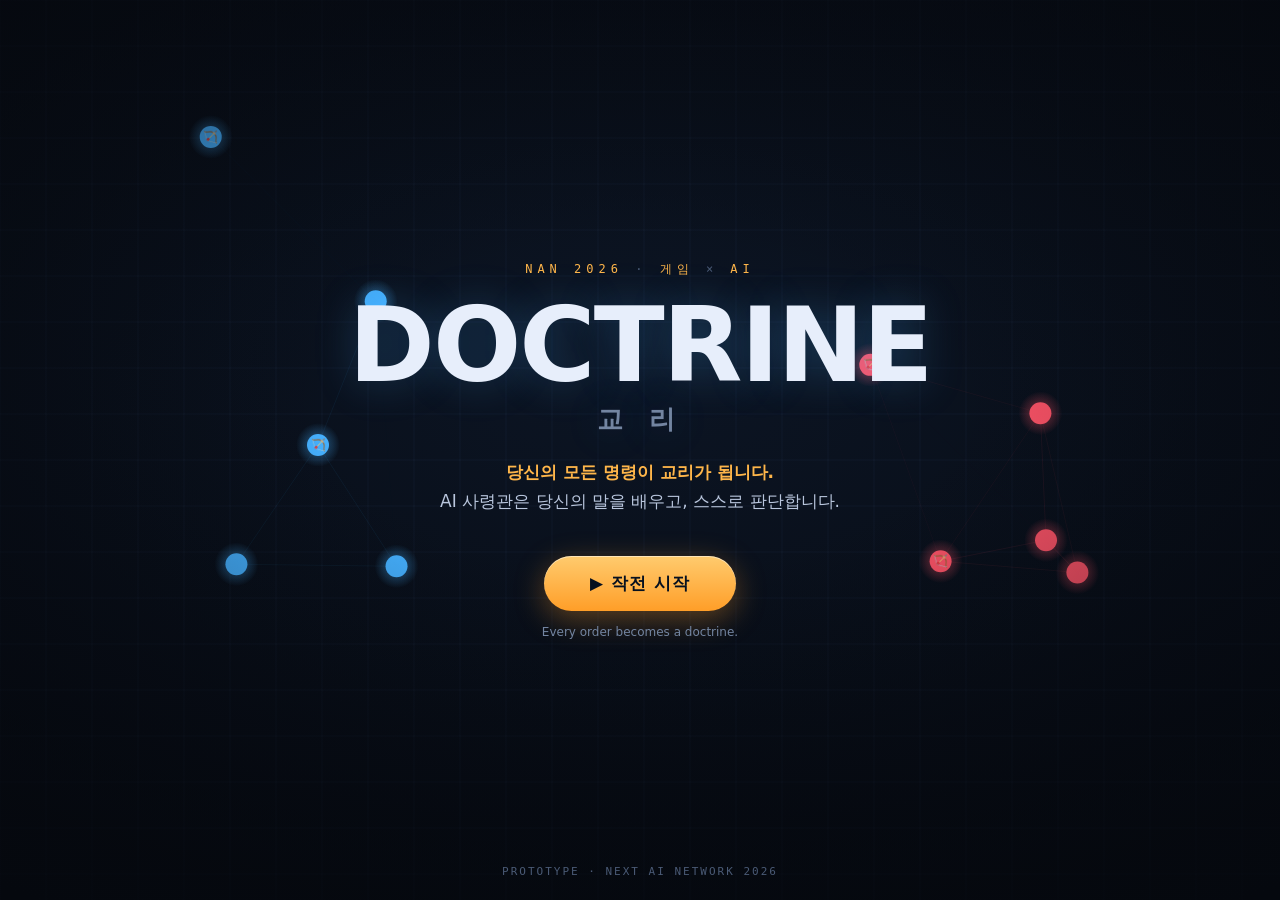
==== index.html @ 465fe841 "DOCTRINE · 교리 — NAN 2026 예선 프로토타입 플레이어의 자연어 명령을 AI 사령관의 영구적인 전술 교리(Doctrine)로 일반화하는 실시간 전략 게임.  - In" ====
<!DOCTYPE html>
<html lang="ko">
<head>
  <meta charset="utf-8" />
  <meta name="viewport" content="width=device-width, initial-scale=1" />
  <title>DOCTRINE · 교리 — Every order becomes a doctrine</title>
  <link rel="stylesheet" href="css/style.css?v=26" />
</head>
<body>

  <!-- ===================== 타이틀 화면 ===================== -->
  <section id="titleScreen" class="screen">
    <canvas id="titleCanvas"></canvas>
    <div class="title-veil"></div>

    <div class="title-content">
      <div class="title-kicker">NAN 2026 <span class="dot">·</span> 게임 <span class="dot">×</span> AI</div>
      <h1 class="logo">DOCTRINE<span class="en">교 리</span></h1>
      <p class="tagline">
        <b>당신의 모든 명령이 교리가 됩니다.</b><br>
        AI 사령관은 당신의 말을 배우고, 스스로 판단합니다.
      </p>
      <div class="title-actions">
        <button class="btn-start" id="btnStart">▶ 작전 시작</button>
      </div>
      <div class="title-hint">Every order becomes a doctrine.</div>
    </div>

    <div class="title-foot">PROTOTYPE · NEXT AI NETWORK 2026</div>

    <!-- 로딩 -->
    <div id="loading" class="hidden">
      <div class="load-label">전장 접속 중</div>
      <div class="load-track"><div class="load-fill" id="loadFill"></div></div>
      <div class="load-flavor" id="loadFlavor">전술 네트워크 동기화…</div>
    </div>
  </section>

  <!-- ===================== 스테이지 선택 ===================== -->
  <section id="stageScreen" class="screen hidden">
    <div class="stage-select">
      <header class="ss-head">
        <button class="ss-back" id="ssBackTitle">← 타이틀</button>
        <div class="ss-title">
          <span class="ss-kicker">작전 선택 · CAMPAIGN</span>
          <h1>스테이지</h1>
        </div>
        <div class="ss-stars">학습한 교리 <b id="ssTotalStars">0</b> <span>🧠</span></div>
      </header>
      <div class="ss-grid" id="stageGrid"></div>
      <p class="ss-hint">플레이어는 병사를 성장시키지 않습니다. <b>사령관의 사고방식</b>을 성장시킵니다. 앞 스테이지를 이겨야 다음이 열립니다.</p>
    </div>
  </section>

  <!-- ===================== 게임 화면 ===================== -->
  <section id="gameScreen" class="screen hidden">

    <!-- 상단 전술 HUD -->
    <div class="hud">
      <div class="roster ally">
        <button class="hud-back" id="btnStageSelect" title="스테이지 선택">◀</button>
        <div class="roster-info">
          <span class="roster-name">우리 부대</span>
          <span class="roster-count">생존 <b id="allyAlive">5</b>/<span id="allyTotal">5</span></span>
        </div>
        <div class="pips" id="allyPips"></div>
      </div>

      <div class="hud-center">
        <div class="stage-badge" id="stageBadge">STAGE 1 · 교전 훈련</div>
        <div class="timer" id="timer">READY</div>
      </div>

      <div class="roster enemy">
        <div class="roster-info">
          <span class="roster-name">적 부대</span>
          <span class="roster-count">생존 <b id="enemyAlive">5</b>/<span id="enemyTotal">5</span></span>
        </div>
        <div class="pips" id="enemyPips"></div>
      </div>
    </div>

    <!-- 본문 -->
    <div class="stage">
      <div class="arena-wrap">
        <div class="frame">
          <canvas id="arena"></canvas>
          <div class="legend">
            <span><b class="a">◆</b> 우리</span>
            <span><b class="e">◆</b> 적</span>
            <span>⚔ 전사 · 🏹 궁수 · ✚ 힐러 · ⚑ 버퍼</span>
          </div>
          <!-- 이벤트 토스트 -->
          <div class="toast" id="toast"></div>

          <!-- ★ 교리 발동 배너 — 플레이어가 아무 말도 안 했는데 AI가 스스로 판단한 순간 -->
          <div class="doctrine-beat" id="doctrineBeat"></div>

          <!-- 작전 회의 (War Council) -->
          <div class="council hidden" id="council">
            <div class="wc-panel">
              <div class="wc-head">
                <span class="wc-avatar">🎖</span>
                <div>
                  <div class="wc-name">AI 사령관</div>
                  <div class="wc-role" id="wcBackend">전술 분석 · LOCAL</div>
                </div>
                <button class="wc-x" id="wcClose">✕</button>
              </div>
              <div class="wc-you" id="wcYou"></div>
              <div class="wc-say" id="wcSay">전장을 분석하는 중…</div>
              <div class="wc-forecast hidden" id="wcForecast"></div>
              <div class="wc-actions" id="wcActions"></div>
            </div>
          </div>

          <!-- ★ Battle Complete — 이 화면 하나가 우리 게임의 얼굴 -->
          <div class="result-overlay hidden" id="result">
            <div class="result-badge" id="resultBadge"></div>
            <div class="result-title" id="resultTitle"></div>
            <div class="result-sub" id="resultSub"></div>
            <!-- ★ Replay — 이 전투의 인과: 당신의 말 → 의도 → 교리 → 실제 행동 → 결과 -->
            <div class="replay" id="replay"></div>
            <!-- ★ 캠페인 완료 — 브랜드를 남기는 종료 화면 -->
            <div class="campaign-end" id="campaignEnd"></div>
            <div class="dprop thinking" id="doctrineProposal"></div>
            <div class="result-actions">
              <button class="rbtn ghost" id="resultSelect">스테이지 선택</button>
              <button class="rbtn ghost" id="resultAgain">↻ 재도전</button>
              <button class="rbtn primary" id="resultNext">다음 전투 ▶</button>
            </div>
          </div>
        </div>
      </div>

      <!-- 커맨드 패널 -->
      <aside class="command">
        <div class="card">
          <h2>지휘 콘솔 · 자연어 명령</h2>
          <textarea id="directive" placeholder="예) 적 힐러에게 화력을 집중해 먼저 처치하고, 궁수는 카이팅한다. 공격적으로 몰아쳐라."></textarea>
          <div class="presets">
            <button data-preset="snipe">🎯 힐러 저격</button>
            <button data-preset="cut">🏹 원거리 차단</button>
            <button data-preset="weak">🩸 약한 적 처치</button>
            <button data-preset="charge">⚔ 돌격·집중</button>
          </div>
          <div class="controls">
            <button id="start" class="btn primary" data-mode="start">▶ 전투 시작</button>
            <button id="reset" class="btn ghost">↻</button>
            <span class="spd">
              <button id="sp1">×1</button>
              <button id="sp2">×2</button>
              <button id="sp4">×4</button>
            </span>
          </div>
          <p class="cmd-hint">명령하지 않아도 됩니다. <b>사령관</b>은 이미 배운 교리대로 스스로 판단합니다. (Enter)</p>
        </div>

        <div class="card doctrine-card">
          <h2>🧠 사령관의 사고방식 <span class="learned" id="doctrineCount">0개 교리</span></h2>
          <div id="doctrineMem"><div class="empty">아직 교리가 없습니다.</div></div>
          <button class="mini-btn" id="doctrineClear">교리 초기화</button>
        </div>

        <div class="card">
          <h2>이번 전투의 명령</h2>
          <div id="doctrine"><div class="empty">명령이 없으면 사령관이 교리대로 판단합니다.</div></div>
        </div>

        <div class="card">
          <h2>적 부대</h2>
          <div id="enemyRead"><span class="chips-title">전투를 시작하면 표시됩니다.</span></div>
        </div>

        <div class="card">
          <h2>전투 피드</h2>
          <div id="feed"><span class="empty">교전 기록이 여기에 표시됩니다.</span></div>
        </div>
      </aside>
    </div>
  </section>

  <!-- ?v= 는 브라우저 캐시 무효화용. JS/CSS 수정 시 반드시 함께 올릴 것. -->
  <script src="js/brain.js?v=26"></script>
  <script src="js/units.js?v=26"></script>
  <script src="js/doctrine.js?v=26"></script>
  <script src="js/game.js?v=26"></script>
  <script src="js/advisor.js?v=26"></script>
  <script src="js/title.js?v=26"></script>
</body>
</html>
---- css/style.css ----
/* =============================================================================
 * 지휘관 · COMMANDER — Command-Console 아트 디렉션
 * ========================================================================== */
:root {
  --bg: #070b12;
  --bg2: #0a1019;
  --panel: #0e1622;
  --panel-hi: #131f30;
  --line: #1d2c42;
  --line-hi: #2b3f5e;
  --text: #e7eefb;
  --muted: #7385a1;
  --dim: #4a5a75;

  --amber: #ffb64a;
  --amber-dim: #b9832f;
  --ally: #46b1ff;
  --ally-dim: #2a6ea8;
  --enemy: #ff5468;
  --enemy-dim: #a83545;
  --heal: #3ee08a;

  --glow-ally: 0 0 18px rgba(70,177,255,0.35);
  --glow-amber: 0 0 22px rgba(255,182,74,0.35);
  --r: 12px;
  --mono: ui-monospace, "SF Mono", "JetBrains Mono", Menlo, monospace;
  --sans: -apple-system, "Pretendard", "Apple SD Gothic Neo", system-ui, sans-serif;
}
* { box-sizing: border-box; }
html, body { height: 100%; }
body {
  margin: 0; background: var(--bg); color: var(--text);
  font-family: var(--sans); overflow: hidden;
  -webkit-font-smoothing: antialiased;
}
button { font-family: inherit; }

/* 전역 스캔라인/비네트 오버레이 */
body::after {
  content: ""; position: fixed; inset: 0; pointer-events: none; z-index: 9;
  background:
    radial-gradient(120% 90% at 50% 0%, transparent 55%, rgba(0,0,0,0.55) 100%),
    repeating-linear-gradient(0deg, rgba(255,255,255,0.015) 0 1px, transparent 1px 3px);
  mix-blend-mode: overlay;
}

.screen { position: fixed; inset: 0; }
.hidden { display: none !important; }

/* ========================= 타이틀 화면 ========================= */
#titleScreen { z-index: 20; background: radial-gradient(130% 100% at 50% 40%, #0c1524 0%, #05080e 70%); }
#titleCanvas { position: absolute; inset: 0; width: 100%; height: 100%; display: block; }
.title-veil {
  position: absolute; inset: 0;
  background: radial-gradient(80% 60% at 50% 45%, transparent 30%, rgba(5,8,14,0.72) 100%);
}
.title-content {
  position: relative; z-index: 2; height: 100%;
  display: flex; flex-direction: column; align-items: center; justify-content: center;
  text-align: center; padding: 24px;
}
.title-kicker {
  font-family: var(--mono); font-size: 12px; letter-spacing: 5px; color: var(--amber);
  text-transform: uppercase; margin-bottom: 18px; opacity: 0; animation: fadeUp .6s .1s forwards;
}
.title-kicker .dot { color: var(--dim); }
.logo {
  font-size: clamp(44px, 9vw, 104px); font-weight: 800; letter-spacing: -2px; line-height: .95;
  margin: 0; opacity: 0; animation: fadeUp .7s .25s forwards;
  text-shadow: 0 0 40px rgba(70,177,255,0.25);
}
.logo .en { display: block; font-size: clamp(15px, 2.6vw, 26px); font-weight: 600; letter-spacing: 8px;
  color: var(--muted); margin-top: 12px; }
.tagline {
  margin: 26px 0 0; max-width: 560px; color: #b9c6dd; font-size: clamp(14px,1.6vw,17px); line-height: 1.7;
  opacity: 0; animation: fadeUp .7s .45s forwards;
}
.tagline b { color: var(--amber); font-weight: 700; }
.title-actions { margin-top: 40px; opacity: 0; animation: fadeUp .7s .65s forwards; }
.btn-start {
  border: none; cursor: pointer; color: #06101f; font-weight: 800; font-size: 17px;
  padding: 16px 46px; border-radius: 999px; letter-spacing: 1px;
  background: linear-gradient(180deg, #ffcb6e, #ff9e28);
  box-shadow: 0 8px 30px rgba(255,158,40,0.35), inset 0 1px 0 rgba(255,255,255,0.5);
  transition: transform .12s ease, box-shadow .12s ease;
}
.btn-start:hover { transform: translateY(-2px); box-shadow: 0 12px 40px rgba(255,158,40,0.5); }
.btn-start:active { transform: translateY(0); }
.title-foot {
  position: absolute; bottom: 22px; left: 0; right: 0; text-align: center; z-index: 2;
  font-family: var(--mono); font-size: 11px; letter-spacing: 2px; color: var(--dim);
  opacity: 0; animation: fadeUp .7s .9s forwards;
}
.title-hint { margin-top: 14px; font-size: 12px; color: var(--muted); opacity:0; animation: fadeUp .7s .8s forwards;}

/* 로딩 */
#loading { position: absolute; z-index: 3; inset: 0; display: flex; flex-direction: column;
  align-items: center; justify-content: center; background: rgba(5,8,14,0.82); }
.load-label { font-family: var(--mono); font-size: 13px; letter-spacing: 3px; color: var(--amber);
  text-transform: uppercase; margin-bottom: 16px; }
.load-flavor { font-family: var(--mono); font-size: 12px; color: var(--muted); margin-top: 14px; min-height: 16px; }
.load-track { width: min(420px, 70vw); height: 6px; background: #12203300; border: 1px solid var(--line-hi);
  border-radius: 999px; overflow: hidden; }
.load-fill { height: 100%; width: 0%; background: linear-gradient(90deg, var(--ally), var(--amber));
  box-shadow: 0 0 12px rgba(255,182,74,0.6); transition: width .2s ease; }

@keyframes fadeUp { from { opacity: 0; transform: translateY(14px); } to { opacity: 1; transform: none; } }

/* ========================= 스테이지 선택 ========================= */
#stageScreen { z-index: 15; background: radial-gradient(120% 100% at 50% 0%, #0c1524 0%, #05080e 75%); overflow-y: auto; }
.stage-select { max-width: 1080px; margin: 0 auto; padding: 34px 24px 40px; min-height: 100%; display: flex; flex-direction: column; }
.ss-head { display: grid; grid-template-columns: 1fr auto 1fr; align-items: center; margin-bottom: 30px; }
.ss-back { justify-self: start; background: var(--panel-hi); border: 1px solid var(--line-hi); color: var(--muted);
  padding: 9px 16px; border-radius: 999px; cursor: pointer; font-size: 13px; }
.ss-back:hover { color: var(--text); border-color: var(--ally); }
.ss-title { text-align: center; }
.ss-kicker { font-family: var(--mono); font-size: 11px; letter-spacing: 4px; color: var(--amber); text-transform: uppercase; }
.ss-title h1 { margin: 6px 0 0; font-size: 30px; letter-spacing: 6px; }
.ss-stars { justify-self: end; font-size: 13px; color: var(--muted); }
.ss-stars b { color: var(--amber); font-family: var(--mono); font-size: 18px; }
.ss-stars span { color: var(--amber); }

.ss-grid { display: grid; grid-template-columns: repeat(auto-fit, minmax(190px, 1fr)); gap: 16px; }
.stage-card {
  text-align: left; background: linear-gradient(180deg, var(--panel), var(--bg2)); border: 1px solid var(--line);
  border-radius: 14px; padding: 16px; cursor: pointer; color: var(--text);
  transition: transform .12s, border-color .12s, box-shadow .12s; position: relative; overflow: hidden;
}
.stage-card:hover:not(.locked) { transform: translateY(-3px); border-color: var(--ally); box-shadow: 0 10px 30px rgba(70,177,255,0.15); }
.stage-card.locked { opacity: 0.5; cursor: not-allowed; filter: grayscale(0.6); }
.stage-card.boss { border-color: #5e2632; background: linear-gradient(180deg, #1a1016, var(--bg2)); }
.stage-card.boss:hover:not(.locked) { border-color: var(--enemy); box-shadow: 0 10px 30px rgba(255,84,104,0.18); }
.sc-top { display: flex; justify-content: space-between; align-items: center; margin-bottom: 12px; }
.sc-no { font-family: var(--mono); font-size: 11px; letter-spacing: 2px; color: var(--muted); }
.sc-diff { display: flex; gap: 3px; }
.sc-diff i { width: 7px; height: 7px; border-radius: 50%; background: #223049; }
.sc-diff i.on { background: var(--amber); box-shadow: 0 0 6px rgba(255,182,74,0.6); }
.stage-card.boss .sc-diff i.on { background: var(--enemy); box-shadow: 0 0 6px rgba(255,84,104,0.6); }
.sc-name { font-size: 18px; font-weight: 700; margin-bottom: 3px; }
.sc-boss { font-family: var(--mono); font-size: 10px; color: var(--enemy); border: 1px solid #5e2632; border-radius: 5px; padding: 1px 5px; letter-spacing: 1px; vertical-align: middle; }
.sc-sub { font-family: var(--mono); font-size: 11px; color: var(--dim); letter-spacing: 1px; margin-bottom: 14px; min-height: 14px; }
.sc-stars { display: flex; gap: 5px; font-size: 20px; }
.sc-stars .s { color: #22314a; }
.sc-stars .s.on { color: var(--amber); text-shadow: 0 0 8px rgba(255,182,74,0.5); }
.ss-hint { text-align: center; color: var(--muted); font-size: 12.5px; margin-top: 26px; line-height: 1.7; }
.ss-hint b { color: var(--amber); }

/* ========================= 게임 화면 ========================= */
#gameScreen { z-index: 10; display: flex; flex-direction: column; }
.hud-back { background: #0f1a2b; border: 1px solid var(--line-hi); color: var(--muted); width: 30px; height: 30px;
  border-radius: 8px; cursor: pointer; font-size: 13px; margin-right: 4px; }
.hud-back:hover { color: var(--text); border-color: var(--ally); }
.stage-badge { font-family: var(--mono); font-size: 12px; letter-spacing: 2px; color: var(--amber); }

/* 상단 전술 HUD */
.hud {
  display: grid; grid-template-columns: 1fr auto 1fr; align-items: center; gap: 16px;
  padding: 12px 22px; border-bottom: 1px solid var(--line);
  background: linear-gradient(180deg, var(--panel), var(--bg2));
}
.roster { display: flex; align-items: center; gap: 12px; min-width: 0; }
.roster.enemy { flex-direction: row-reverse; }
.roster-info { display: flex; flex-direction: column; line-height: 1.2; }
.roster.enemy .roster-info { align-items: flex-end; }
.roster-name { font-family: var(--mono); font-size: 11px; letter-spacing: 2px; text-transform: uppercase; }
.roster.ally .roster-name { color: var(--ally); }
.roster.enemy .roster-name { color: var(--enemy); }
.roster-count { font-size: 13px; color: var(--muted); }
.roster-count b { color: var(--text); font-family: var(--mono); }
.pips { display: flex; gap: 5px; }
.pip {
  width: 26px; height: 26px; border-radius: 7px; display: grid; place-items: center;
  font-size: 14px; border: 1px solid var(--line-hi); background: #0c1626; transition: opacity .2s, filter .2s;
}
.roster.ally .pip { box-shadow: inset 0 0 0 1px rgba(70,177,255,0.25); }
.roster.enemy .pip { box-shadow: inset 0 0 0 1px rgba(255,84,104,0.25); }
.pip.dead { opacity: 0.28; filter: grayscale(1); }
.pip.boss { background: #2a1015; box-shadow: inset 0 0 0 1px rgba(255,84,104,0.6); }

.hud-center { display: flex; flex-direction: column; align-items: center; gap: 6px; }
.vs { font-family: var(--mono); font-weight: 800; letter-spacing: 3px; color: var(--dim); font-size: 13px; }
.timer { font-family: var(--mono); font-size: 15px; color: var(--amber); letter-spacing: 1px; }

/* 본문 */
.stage { flex: 1; display: flex; gap: 16px; padding: 16px 22px; min-height: 0; align-items: stretch; }
.arena-wrap { position: relative; flex: 1 1 auto; min-width: 0; display: flex; }
.frame {
  position: relative; flex: 1; border: 1px solid var(--line); border-radius: var(--r);
  background: #060a11; overflow: hidden; box-shadow: inset 0 0 60px rgba(0,0,0,0.6);
}
.frame::before, .frame::after { /* 코너 브래킷 */
  content: ""; position: absolute; width: 18px; height: 18px; border: 2px solid var(--line-hi); z-index: 3;
}
.frame::before { top: 8px; left: 8px; border-right: 0; border-bottom: 0; }
.frame::after { bottom: 8px; right: 8px; border-left: 0; border-top: 0; }
#arena { display: block; width: 100%; height: 100%; }

.legend { position: absolute; left: 12px; bottom: 10px; z-index: 4; display: flex; gap: 14px;
  font-family: var(--mono); font-size: 11px; color: var(--muted); letter-spacing: .5px; }
.legend b.a { color: var(--ally); } .legend b.e { color: var(--enemy); }

/* 결과 오버레이 (아레나 위) */
.result-overlay {
  position: absolute; inset: 0; z-index: 5; display: flex; flex-direction: column;
  align-items: center; justify-content: center; gap: 14px; text-align: center;
  background: radial-gradient(60% 60% at 50% 50%, rgba(6,10,17,0.55), rgba(6,10,17,0.9));
  backdrop-filter: blur(2px); animation: fadeUp .35s ease;
}
.result-overlay.hidden { display: none; }
.result-badge { font-family: var(--mono); font-size: 12px; letter-spacing: 5px; text-transform: uppercase; }
.result-title { font-size: 40px; font-weight: 800; letter-spacing: -1px; }
.result-overlay.win .result-title { color: var(--ally); text-shadow: var(--glow-ally); }
.result-overlay.win .result-badge { color: var(--ally); }
.result-overlay.lose .result-title { color: var(--enemy); }
.result-overlay.lose .result-badge { color: var(--enemy); }
.result-overlay.draw .result-title { color: var(--muted); }
.result-sub { color: var(--muted); font-size: 14px; max-width: 360px; }
.result-title { font-size: 30px; }

/* ★ Doctrine 제안 — 이 화면 하나가 우리 게임의 얼굴 */
.dprop {
  width: min(480px, 88%); text-align: left; border-radius: 14px; padding: 16px 18px;
  background: linear-gradient(180deg, rgba(18,32,52,0.96), rgba(10,18,30,0.96));
  border: 1px solid var(--amber-dim); box-shadow: 0 12px 40px rgba(0,0,0,0.5);
  animation: fadeUp .4s ease both;
  /* LLM 출력은 길이가 무제한이다. 길어도 화면이 깨지지 않게 한다. */
  max-height: 62vh; overflow-y: auto; overscroll-behavior: contain;
}
.dprop::-webkit-scrollbar { width: 6px; }
.dprop::-webkit-scrollbar-thumb { background: var(--line-hi); border-radius: 3px; }
/* 액션 버튼은 스크롤해도 항상 보이게 */
.dp-actions { position: sticky; bottom: -16px; background: rgba(10,18,30,0.96); padding-bottom: 4px; }
.dprop.thinking, .dprop.none { border-color: var(--line-hi); }
.dp-wait { color: var(--muted); font-size: 13px; text-align: center; padding: 8px 0; }
.dp-sec { padding: 10px 0; }
.dp-sec + .dp-sec { border-top: 1px dashed var(--line-hi); }
.dp-h { font-family: var(--mono); font-size: 10px; letter-spacing: 3px; color: var(--muted); margin-bottom: 6px;
  display: flex; align-items: center; gap: 8px; }
/* 추론 백엔드 배지 — 규칙 기반 폴백을 LLM인 척하지 않기 위해 항상 표시한다 */
.dp-backend { margin-left: auto; letter-spacing: 1px; font-size: 9px; color: var(--muted);
  border: 1px solid var(--line-hi); border-radius: 999px; padding: 1px 7px; }
.dp-sec.new .dp-h { color: var(--amber); }
.dp-body { font-size: 13px; line-height: 1.6; color: var(--text); }
.dprop .hl { color: var(--amber); font-weight: 700; }
/* 이번 전투에 발동한 교리 — 인과를 눈으로 추적할 수 있게 */
.active-doc { border: 1px solid var(--amber-dim); border-radius: 8px; padding: 8px 10px; background: #101d30; }
.ad-tag { display: block; font-family: var(--mono); font-size: 9px; letter-spacing: 2px; color: var(--muted); }
.ad-name { display: block; font-size: 13px; font-weight: 700; color: var(--amber); margin-top: 3px; }
.ad-why { display: block; font-size: 11px; color: var(--muted); margin-top: 4px; }

.sc-clear { font-family: var(--mono); font-size: 10px; letter-spacing: 2px; color: var(--ally); }
.stage-card.proof { border-color: var(--amber-dim); }
.dp-name { font-size: 19px; font-weight: 800; color: var(--amber); letter-spacing: -0.3px; }
.dp-rule { font-size: 14px; color: var(--text); margin-top: 4px; }
.dp-reason { font-size: 12px; color: var(--muted); line-height: 1.6; margin-top: 8px;
  border-left: 2px solid var(--amber-dim); padding-left: 10px; }
/* ★ 캠페인 완료 — 브랜드를 남기는 종료 화면 */
.campaign-end { display: none; width: min(440px, 90%); margin: 0 auto 4px; text-align: center;
  padding: 18px 20px; border-radius: 14px;
  background: linear-gradient(180deg, rgba(255,182,74,0.1), rgba(10,18,30,0.9));
  border: 1px solid var(--amber); box-shadow: 0 0 50px rgba(255,182,74,0.18); }
.campaign-end.show { display: block; animation: fadeUp .5s ease both; }
.ce-tag { font-family: var(--mono); font-size: 10px; letter-spacing: 4px; color: var(--muted); }
.ce-name { font-size: 24px; font-weight: 800; color: var(--amber); margin-top: 4px; letter-spacing: -0.3px; }
.ce-stats { display: flex; justify-content: center; gap: 22px; margin: 14px 0 12px; }
.ce-stat b { display: block; font-size: 26px; font-weight: 800; color: var(--text); line-height: 1; }
.ce-stat span { font-family: var(--mono); font-size: 9px; letter-spacing: 1px; color: var(--muted); }
.ce-tagline { font-size: 13px; font-style: italic; color: var(--amber); letter-spacing: 0.3px;
  border-top: 1px solid rgba(255,255,255,0.08); padding-top: 12px; }

/* ★ Replay — 이 전투의 인과 사슬. 심사위원이 "왜 이렇게 됐지"를 스스로 답하게. */
.replay { width: min(560px, 92%); margin: 0 auto; display: none; }
.replay.show { display: block; }
.rp-tag { font-family: var(--mono); font-size: 10px; letter-spacing: 2px; color: var(--muted);
  text-align: center; margin-bottom: 8px; }
.rp-chain { display: flex; flex-wrap: wrap; align-items: stretch; justify-content: center; gap: 6px; }
.rp-node {
  display: flex; flex-direction: column; gap: 2px; padding: 7px 11px; border-radius: 9px;
  background: rgba(18,32,52,0.9); border: 1px solid var(--line-hi); font-size: 12px; color: var(--text);
  max-width: 200px; opacity: 0; animation: rpIn .4s ease forwards;
}
.rp-node b { font-family: var(--mono); font-size: 9px; letter-spacing: 1px; color: var(--muted); font-weight: 400; }
.rp-node.say { border-color: #3d5578; } .rp-node.say b { color: #6b86ad; }
.rp-node.say.none { color: var(--muted); font-style: italic; }
.rp-node.intent { border-color: var(--ally); } .rp-node.intent b { color: var(--ally); }
.rp-node.doctrine { border-color: var(--amber); color: var(--amber); font-weight: 700; }
.rp-node.doctrine b { color: var(--amber); }
.rp-node.act { border-color: #5a6b82; }
.rp-node.result { font-weight: 800; }
.rp-node.result.win { border-color: var(--ally); color: var(--ally); }
.rp-node.result.lose { border-color: var(--enemy); color: var(--enemy); }
.rp-arrow { align-self: center; color: var(--line-hi); font-size: 13px; opacity: 0; animation: rpIn .3s ease forwards; }
@keyframes rpIn { from { opacity: 0; transform: translateY(6px); } to { opacity: 1; transform: none; } }
@media (prefers-reduced-motion: reduce) { .rp-node, .rp-arrow { opacity: 1; animation: none; } }

/* ★ 교리 발동 배너 — "명령 없음"인데 AI가 판단했다는 걸 크게 알린다.
   S3에서 심사위원이 "어?" 하는 지점이 정확히 여기다. */
.doctrine-beat {
  position: absolute; top: 50%; left: 50%; z-index: 6;
  transform: translate(-50%, -50%) scale(0.94); opacity: 0; pointer-events: none;
  width: min(420px, 80%); text-align: center; border-radius: 14px; padding: 18px 20px;
  background: linear-gradient(180deg, rgba(18,32,52,0.97), rgba(10,18,30,0.97));
  border: 1px solid var(--amber); box-shadow: 0 0 60px rgba(255,182,74,0.25), 0 12px 40px rgba(0,0,0,0.6);
  transition: opacity .45s ease, transform .45s cubic-bezier(.2,1.3,.4,1);
}
.doctrine-beat.show { opacity: 1; transform: translate(-50%, -50%) scale(1); }
.db-tag { font-family: var(--mono); font-size: 10px; letter-spacing: 3px; color: var(--amber); }
.db-name { font-size: 22px; font-weight: 800; color: var(--text); margin-top: 6px; letter-spacing: -0.3px; }
.db-cond { font-size: 11px; color: var(--ally); margin-top: 6px; }
.db-rule { font-size: 12px; color: var(--muted); margin-top: 8px; line-height: 1.5; }
/* 침묵 — 플레이어가 아무것도 입력하지 않은 그 2초 */
.doctrine-beat.silence { border-color: var(--line-hi); box-shadow: 0 12px 40px rgba(0,0,0,0.6); }
.db-silence { font-size: 17px; color: var(--text); font-weight: 600; }
.db-silence-sub { font-size: 12px; color: var(--muted); margin-top: 8px;
  animation: silencePulse 1.4s ease-in-out infinite; }
@keyframes silencePulse { 0%,100% { opacity: .45; } 50% { opacity: 1; } }
@media (prefers-reduced-motion: reduce) { .db-silence-sub { animation: none; opacity: .8; } }

/* ★ 교리의 진화 — 구어체 → 의도 → 원리 → 예외.
   한 칸씩 드러나지만, 계산을 흉내내는 게 아니라 이미 기록된 사실을 읽히게 하는 것. */
.evo { display: flex; flex-direction: column; gap: 2px; }
.evo-step {
  border-left: 2px solid var(--line-hi); padding: 5px 0 5px 10px;
  opacity: 0; animation: evoIn .45s ease forwards;
}
.evo-step .evo-label { display: block; font-family: var(--mono); font-size: 9px;
  letter-spacing: 1.5px; color: var(--muted); }
.evo-step .evo-label i { font-style: normal; opacity: .7; }
.evo-step .evo-text { display: block; font-size: 13px; color: var(--text); line-height: 1.5; margin-top: 2px; }
/* 단계가 올라갈수록 추상도가 올라간다 — 색으로 그 사다리를 보여준다 */
.evo-step.command { border-left-color: #3d5578; }
.evo-step.command .evo-text { color: var(--muted); font-style: italic; }
.evo-step.intent { border-left-color: var(--ally); }
.evo-step.intent .evo-text { color: var(--ally); font-weight: 600; }
.evo-step.rule { border-left-color: var(--amber); }
.evo-step.rule .evo-text { color: var(--amber); font-weight: 700; }
.evo-step.exception { border-left-color: var(--enemy); }
.evo-step.exception .evo-text { color: var(--enemy); font-weight: 700; }
.evo-arrow { font-size: 11px; color: var(--line-hi); padding-left: 2px; line-height: 1;
  opacity: 0; animation: evoIn .3s ease forwards; }
@keyframes evoIn { from { opacity: 0; transform: translateY(-4px); } to { opacity: 1; transform: none; } }
/* 모션 최소화 설정에서는 애니메이션 없이 즉시 보인다.
   opacity:0에서 시작하는 연출은, 애니메이션이 돌지 않으면 내용이 통째로 사라진다.
   교리의 진화는 연출이 아니라 내용이므로 어떤 환경에서도 반드시 보여야 한다. */
@media (prefers-reduced-motion: reduce) {
  .evo-step, .evo-arrow { opacity: 1; animation: none; }
  .doctrine-beat { transition: none; }
}

.dc-origin { font-size: 11px; color: var(--muted); font-style: italic; margin-top: 4px;
  opacity: .85; overflow: hidden; text-overflow: ellipsis; white-space: nowrap; }

/* Doctrine Score — 교리는 만들어지고 끝이 아니라 매 전투 평가받는다 */
.ds { display: flex; flex-direction: column; gap: 5px; }
.ds-row { display: flex; align-items: center; gap: 8px; font-size: 12px; }
.ds-name { color: var(--text); font-weight: 600; }
.ds-use { margin-left: auto; font-family: var(--mono); font-size: 10px; color: var(--muted); }
.ds-conf { font-family: var(--mono); font-size: 12px; font-weight: 700; min-width: 42px; text-align: right; color: var(--muted); }
.ds-conf.good { color: var(--ally); }
.ds-conf.mid { color: var(--amber); }
.ds-conf.bad { color: var(--enemy); }

/* 예외 학습 — 교리가 틀린 판. 색으로 "경고"임을 알린다 */
.dprop.exception { border-color: var(--enemy); }
.dprop.exception .dp-sec.new .dp-h { color: var(--enemy); }
.dprop.exception .dp-name { color: var(--enemy); }
.dprop.exception .dp-reason { border-left-color: var(--enemy); }

/* Next Battle Prediction — 이 교리가 미래에 언제 쓰일지 (설명, 기능 아님) */
.dp-predict { margin-top: 10px; padding: 7px 10px; border-radius: 8px;
  background: rgba(84,171,245,0.08); border: 1px solid rgba(84,171,245,0.25);
  font-size: 12px; color: var(--ally); line-height: 1.5; }
.dp-predict-tag { font-family: var(--mono); font-size: 9px; letter-spacing: 1.5px;
  color: var(--ally); margin-right: 7px; opacity: .8; }

.dp-actions { display: flex; gap: 8px; margin-top: 12px; }
.dbtn i { font-style: normal; font-size: 10px; opacity: .7; margin-left: 3px; }
.dbtn { flex: 1; cursor: pointer; border-radius: 8px; padding: 10px 6px; font-weight: 700; font-size: 13px;
  background: var(--panel-hi); color: var(--text); border: 1px solid var(--line-hi); }
.dbtn:hover { border-color: var(--amber); }
.dbtn.accept { background: linear-gradient(180deg, #ffcb6e, #ff9e28); color: #06101f; border: none; }
.dbtn.accept:hover { transform: translateY(-1px); }
.dbtn.ghost { color: var(--muted); }
.dprop.accepted { border-color: var(--ally); }
.dp-ok { text-align: center; font-size: 14px; color: var(--ally); line-height: 1.8; padding: 6px 0; }
.dp-ok span { color: var(--muted); font-size: 12px; }

.result-actions { display: flex; gap: 10px; margin-top: 10px; flex-wrap: wrap; justify-content: center; }
.rbtn { cursor: pointer; border-radius: 999px; padding: 11px 22px; font-weight: 700; font-size: 14px; border: 1px solid var(--line-hi); }
.rbtn.ghost { background: var(--panel-hi); color: var(--text); }
.rbtn.ghost:hover { border-color: var(--ally); color: var(--ally); }
.rbtn.primary { background: linear-gradient(180deg, #ffcb6e, #ff9e28); color: #06101f; border: none;
  box-shadow: 0 4px 16px rgba(255,158,40,0.3); }
.rbtn.primary:hover { transform: translateY(-1px); }

/* 우측 커맨드 패널 */
.command { flex: 0 0 380px; max-width: 380px; display: flex; flex-direction: column; gap: 14px;
  overflow-y: auto; padding-right: 4px; }
.card {
  background: linear-gradient(180deg, var(--panel), var(--bg2)); border: 1px solid var(--line);
  border-radius: var(--r); padding: 15px;
}
.card h2 {
  font-family: var(--mono); font-size: 11px; margin: 0 0 12px; color: var(--muted);
  letter-spacing: 2px; text-transform: uppercase; display: flex; align-items: center; gap: 8px;
}
.card h2::before { content: ""; width: 6px; height: 6px; border-radius: 50%; background: var(--amber);
  box-shadow: 0 0 8px var(--amber); }

textarea#directive {
  width: 100%; height: 92px; resize: vertical; background: #070c14; color: var(--text);
  border: 1px solid var(--line-hi); border-radius: 9px; padding: 11px; font-family: inherit;
  font-size: 13px; line-height: 1.65;
}
textarea#directive:focus { outline: none; border-color: var(--ally); box-shadow: 0 0 0 3px rgba(70,177,255,0.12); }

.presets { display: flex; flex-wrap: wrap; gap: 7px; margin-top: 10px; }
.presets button {
  background: #0f1a2b; color: #c6d6ee; border: 1px solid var(--line-hi); border-radius: 999px;
  padding: 6px 12px; font-size: 12px; cursor: pointer; transition: all .12s;
}
.presets button:hover { border-color: var(--ally); color: #fff; background: #12233a; }

.controls { display: flex; gap: 8px; margin-top: 13px; align-items: center; }
.btn {
  border: none; border-radius: 9px; padding: 11px 18px; font-size: 14px; font-weight: 700; cursor: pointer;
  transition: transform .1s, box-shadow .12s;
}
.btn.primary { background: linear-gradient(180deg, #ffcb6e, #ff9e28); color: #06101f;
  box-shadow: 0 4px 16px rgba(255,158,40,0.3); flex: 1; }
.btn.primary:hover { transform: translateY(-1px); box-shadow: 0 6px 22px rgba(255,158,40,0.45); }
.btn.ghost { background: var(--panel-hi); color: var(--text); border: 1px solid var(--line-hi); }
.btn.ghost:hover { border-color: var(--ally); }

.spd { display: flex; gap: 3px; background: #0a1420; border: 1px solid var(--line-hi); border-radius: 9px; padding: 3px; }
.spd button { background: transparent; color: var(--muted); border: none; border-radius: 6px;
  padding: 7px 10px; font-size: 12px; cursor: pointer; font-family: var(--mono); }
.spd button.active { background: var(--ally); color: #06101f; font-weight: 700; }

/* AI 해석 칩 */
.chips-title { font-size: 11px; color: var(--muted); margin: 2px 0 8px; font-family: var(--mono); letter-spacing: 1px; }
.chip {
  display: inline-flex; align-items: center; gap: 5px; background: #0c1c33; border: 1px solid #234a76;
  color: #bcdcff; border-radius: 7px; padding: 5px 10px; font-size: 12px; margin: 0 5px 6px 0;
  animation: chipIn .25s ease both;
}
.chip::before { content: "▸"; color: var(--ally); font-size: 10px; }
#enemyRead .chip { background: #241016; border-color: #5e2632; color: #ffc2ca; }
#enemyRead .chip::before { content: "▸"; color: var(--enemy); }
@keyframes chipIn { from { opacity: 0; transform: translateX(-6px); } to { opacity: 1; transform: none; } }

/* 전투/이벤트 피드 */
#feed, #eventFeed { font-family: var(--mono); font-size: 12px; line-height: 1.9; color: var(--muted);
  max-height: 130px; overflow: auto; }
#feed .kill.ally { color: #9fd0ff; } #feed .kill.enemy { color: #ffb0b8; } #feed .kill.bomb { color: var(--amber); }
#feed .t, #eventFeed .t { color: var(--dim); }
#feed .empty, #eventFeed .empty, #doctrine .empty, #classInterp .empty { color: var(--dim); font-size: 12px; }
#eventFeed .ev { line-height: 1.7; }
#eventFeed .ev.bomb { color: #ffb083; } #eventFeed .ev.fog { color: #bcc7d8; }
#eventFeed .ev.collapse { color: #c9a8ff; } #eventFeed .ev.adapt { color: #ff9db0; }

.cmd-hint { font-size: 11.5px; color: var(--muted); line-height: 1.6; margin: 10px 0 0; }
.cmd-hint b { color: var(--amber); }

/* 전술 규칙 스택 */
#doctrine { max-height: 168px; overflow: auto; display: flex; flex-direction: column; gap: 8px; }
.rule { display: flex; gap: 9px; align-items: flex-start; }
.rule .rn { flex: 0 0 auto; width: 20px; height: 20px; border-radius: 6px; background: #12233a; color: var(--ally);
  font-family: var(--mono); font-size: 11px; display: grid; place-items: center; margin-top: 1px;
  box-shadow: inset 0 0 0 1px #24406b; }
.rule .rbody { min-width: 0; }
.rule .rtext { font-size: 12.5px; color: var(--text); line-height: 1.4; margin-bottom: 4px; }
.mchip { display: inline-block; background: #0c1c33; border: 1px solid #234a76; color: #bcdcff;
  border-radius: 6px; padding: 2px 7px; font-size: 11px; margin: 0 4px 4px 0; }

/* 병종별 해석 */
#classInterp { display: flex; flex-direction: column; gap: 8px; }
.ci { display: flex; gap: 8px; font-size: 12px; line-height: 1.45; }
.ci b { flex: 0 0 58px; font-family: var(--mono); font-size: 11px; }
.ci b.w { color: #ffd28a; } .ci b.a { color: var(--ally); } .ci b.h { color: var(--heal); }
.ci span { color: var(--muted); }

/* ===== 작전 회의 (War Council) ===== */
.council { position: absolute; inset: 0; z-index: 7; display: flex; align-items: center; justify-content: center;
  background: radial-gradient(60% 60% at 50% 45%, rgba(6,10,17,0.55), rgba(6,10,17,0.9)); backdrop-filter: blur(2px);
  animation: fadeUp .25s ease; }
.council.hidden { display: none; }
.wc-panel { width: min(560px, 92%); background: linear-gradient(180deg, #101a2b, #0a1119);
  border: 1px solid var(--line-hi); border-radius: 16px; padding: 20px; box-shadow: 0 20px 60px rgba(0,0,0,0.55); }
.wc-head { display: flex; align-items: center; gap: 12px; margin-bottom: 14px; }
.wc-avatar { width: 42px; height: 42px; border-radius: 11px; display: grid; place-items: center; font-size: 22px;
  background: linear-gradient(180deg, #1c2a42, #14203a); box-shadow: inset 0 0 0 1px #2b3f5e, var(--glow-amber); }
.wc-name { font-weight: 800; font-size: 16px; }
.wc-role { font-family: var(--mono); font-size: 10.5px; letter-spacing: 1.5px; color: var(--amber); text-transform: uppercase; }
.wc-x { margin-left: auto; background: transparent; border: none; color: var(--muted); font-size: 16px; cursor: pointer; }
.wc-x:hover { color: var(--text); }
.wc-you { font-size: 13px; color: #cfe0f7; background: #0c1626; border: 1px solid var(--line); border-left: 3px solid var(--ally);
  border-radius: 8px; padding: 9px 12px; margin-bottom: 12px; }
.wc-say { font-size: 15px; line-height: 1.65; color: var(--text); margin-bottom: 14px; min-height: 22px; }
.wc-forecast { display: flex; flex-direction: column; gap: 9px; margin-bottom: 16px;
  background: #0a1220; border: 1px solid var(--line); border-radius: 10px; padding: 12px; }
.wc-forecast.hidden { display: none; }
.fc-row { display: grid; grid-template-columns: 92px 1fr auto; align-items: center; gap: 10px; }
.fc-label { font-size: 12px; color: var(--muted); font-family: var(--mono); }
.fc-bar { height: 8px; background: #16233a; border-radius: 999px; overflow: hidden; }
.fc-bar i { display: block; height: 100%; background: linear-gradient(90deg, var(--enemy), var(--amber) 55%, var(--heal));
  border-radius: 999px; transition: width .5s ease; }
.fc-num { font-family: var(--mono); font-size: 11.5px; color: #cfe0f7; white-space: nowrap; }
.wc-actions { display: flex; flex-wrap: wrap; gap: 8px; }
.wc-btn { cursor: pointer; border-radius: 9px; padding: 10px 16px; font-size: 13.5px; font-weight: 700; border: 1px solid var(--line-hi); }
.wc-btn.primary { background: linear-gradient(180deg, #ffcb6e, #ff9e28); color: #06101f; border: none; box-shadow: 0 4px 14px rgba(255,158,40,0.3); }
.wc-btn.danger { background: #2a1216; color: #ff8a9a; border-color: #6a2634; }
.wc-btn.danger:hover { border-color: var(--enemy); }
.wc-btn.opt { background: #12233a; color: #cfe0f7; }
.wc-btn.opt:hover { border-color: var(--ally); }
.wc-btn.ghost { background: var(--panel-hi); color: var(--muted); }
.wc-btn.ghost:hover { color: var(--text); }

/* 교범 카드 & 결과 저장 버튼 */
.doctrine-card h2 { color: var(--amber); }
.learned { margin-left: auto; font-family: var(--mono); font-size: 10px; color: var(--amber);
  border: 1px solid var(--amber-dim); border-radius: 999px; padding: 2px 8px; }
.doctrine-card h2 { display: flex; align-items: center; }
#doctrineMem { display: flex; flex-direction: column; gap: 8px; max-height: 190px; overflow: auto; }
/* ★ Commander Profile — 이 사령관이 어떤 사고방식을 가졌는가의 요약 */
.cprofile { border: 1px solid var(--amber-dim); border-radius: 9px; padding: 8px 11px; margin-bottom: 8px;
  background: linear-gradient(180deg, rgba(255,182,74,0.06), rgba(16,29,48,0.4)); }
.cp-row { display: flex; align-items: baseline; gap: 8px; padding: 2px 0; }
.cp-row + .cp-row { border-top: 1px dashed rgba(255,255,255,0.06); }
.cp-k { font-family: var(--mono); font-size: 9px; letter-spacing: 1px; color: var(--muted); min-width: 66px; }
.cp-v { font-size: 12px; color: var(--text); font-weight: 600; margin-left: auto; text-align: right; }
/* Commander Identity — 학습한 교리에서 유도한 별명 (사람은 숫자보다 이름을 기억한다) */
.cp-id { text-align: center; padding-bottom: 8px; margin-bottom: 6px; border-bottom: 1px solid rgba(255,255,255,0.08); }
.cp-id-tag { display: block; font-family: var(--mono); font-size: 8px; letter-spacing: 2px; color: var(--muted); }
.cp-id-name { display: block; font-size: 16px; font-weight: 800; color: var(--amber); margin-top: 3px; letter-spacing: -0.2px; }

.dcard { border: 1px solid var(--amber-dim); border-radius: 9px; padding: 9px 11px; background: #101d30;
  animation: fadeUp .35s ease both; }
.dcard.has-exc { border-style: dashed; }
.dc-head { display: flex; align-items: center; gap: 8px; }
.dc-name { font-size: 13px; font-weight: 700; color: var(--amber); }
.dc-conf { margin-left: auto; font-family: var(--mono); font-size: 10px; font-weight: 700; color: var(--muted); }
.dc-conf.good { color: var(--ally); } .dc-conf.mid { color: var(--amber); } .dc-conf.bad { color: var(--enemy); }
.dc-rule { font-size: 12px; color: #dbe6f6; line-height: 1.5; margin-top: 3px; }
.dc-tag { font-family: var(--mono); font-size: 10px; color: var(--muted); margin-top: 5px; }
.mini-btn { margin-top: 10px; background: transparent; border: 1px solid var(--line-hi); color: var(--muted);
  border-radius: 7px; padding: 5px 10px; font-size: 11px; cursor: pointer; }
.mini-btn:hover { border-color: var(--enemy); color: var(--enemy); }

/* 이벤트 토스트 */
.toast { position: absolute; top: 14px; left: 50%; transform: translate(-50%, -14px); z-index: 6;
  background: rgba(12,18,28,0.92); border: 1px solid var(--line-hi); color: var(--text);
  padding: 9px 18px; border-radius: 999px; font-size: 13px; font-weight: 600; letter-spacing: .2px;
  opacity: 0; pointer-events: none; transition: opacity .25s, transform .25s; white-space: nowrap;
  max-width: 92%; overflow: hidden; text-overflow: ellipsis; box-shadow: 0 8px 24px rgba(0,0,0,0.5); }
.toast.show { opacity: 1; transform: translate(-50%, 0); }
.toast.bomb { border-color: #7a3a2a; color: #ffc4a0; }
.toast.fog { border-color: #44506a; color: #cdd6e4; }
.toast.collapse { border-color: #5a3a7a; color: #d3b8ff; }
.toast.adapt { border-color: #7a2f42; color: #ffb0c0; }
.toast.add { border-color: #24406b; color: #9fd0ff; }
.toast.warn { border-color: var(--amber-dim); color: var(--amber); }

/* 스크롤바 */
.command::-webkit-scrollbar, #feed::-webkit-scrollbar { width: 8px; }
.command::-webkit-scrollbar-thumb, #feed::-webkit-scrollbar-thumb { background: var(--line-hi); border-radius: 8px; }

@media (max-width: 900px) {
  .stage { flex-direction: column; }
  .command { flex-basis: auto; max-width: none; }
}
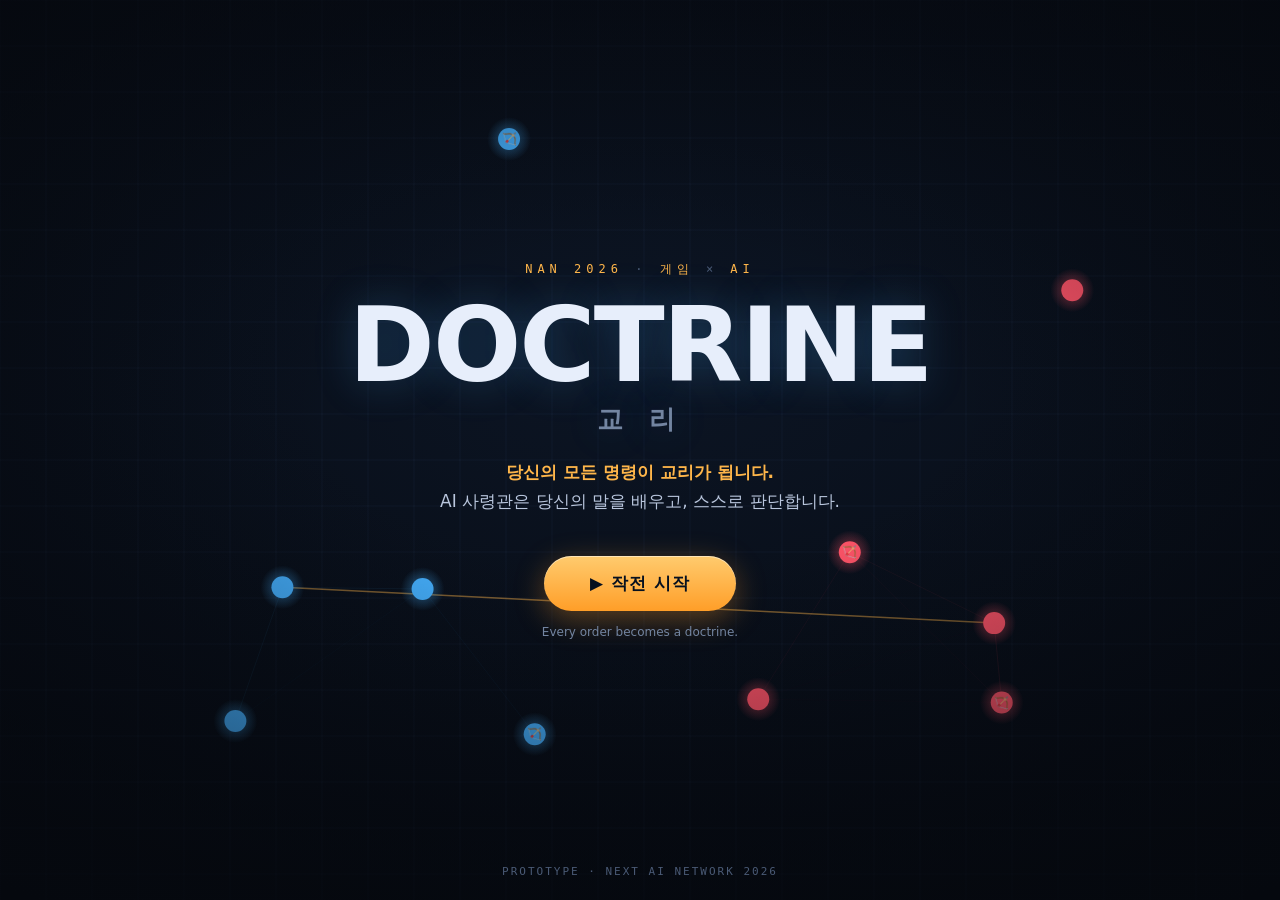
==== commit 5e95a58b: "fix: guard the public LLM endpoints The deployed demo calls OpenAI with the owner's key, and /api/in" ====
--- a/index.html
+++ b/index.html
@@ -137,7 +137,7 @@
       <aside class="command">
         <div class="card">
           <h2>지휘 콘솔 · 자연어 명령</h2>
-          <textarea id="directive" placeholder="예) 적 힐러에게 화력을 집중해 먼저 처치하고, 궁수는 카이팅한다. 공격적으로 몰아쳐라."></textarea>
+          <textarea id="directive" maxlength="200" placeholder="예) 적 힐러에게 화력을 집중해 먼저 처치하고, 궁수는 카이팅한다. 공격적으로 몰아쳐라."></textarea>
           <div class="presets">
             <button data-preset="snipe">🎯 힐러 저격</button>
             <button data-preset="cut">🏹 원거리 차단</button>
--- a/css/style.css
+++ b/css/style.css
@@ -359,6 +359,21 @@
 .ds-conf.good { color: var(--ally); }
 .ds-conf.mid { color: var(--amber); }
 .ds-conf.bad { color: var(--enemy); }
+
+.doctrine-conflict { width: 100%; }
+.dcf-title { font-size: 16px; font-weight: 800; color: var(--amber); }
+.dcf-contenders { margin-top: 3px; color: var(--text); font-size: 12px; line-height: 1.5; overflow-wrap: anywhere; }
+.dcf-current { display: flex; align-items: baseline; gap: 10px; margin-top: 10px; padding: 7px 10px;
+  border: 1px solid var(--line-hi); border-radius: 8px; background: var(--panel-hi); }
+.dcf-current span, .dcf-label { font-family: var(--mono); font-size: 9px; letter-spacing: 1.2px; color: var(--muted); }
+.dcf-current b { margin-left: auto; color: var(--amber); font-size: 12px; text-align: right; }
+.dcf-label { margin-top: 10px; }
+.dcf-actions { display: flex; flex-wrap: wrap; gap: 8px; margin-top: 6px; }
+.dcf-btn { flex: 1 1 150px; cursor: pointer; border-radius: 8px; padding: 8px 10px; font-size: 12px;
+  font-weight: 700; color: var(--text); background: var(--panel-hi); border: 1px solid var(--line-hi); }
+.dcf-btn:hover, .dcf-btn:focus-visible { border-color: var(--amber); outline: none; }
+.dcf-btn.selected { color: #06101f; background: linear-gradient(180deg, #ffcb6e, #ff9e28); border-color: transparent; }
+.dcf-status { min-height: 18px; margin-top: 7px; color: var(--muted); font-size: 11px; line-height: 1.5; }
 
 /* 예외 학습 — 교리가 틀린 판. 색으로 "경고"임을 알린다 */
 .dprop.exception { border-color: var(--enemy); }
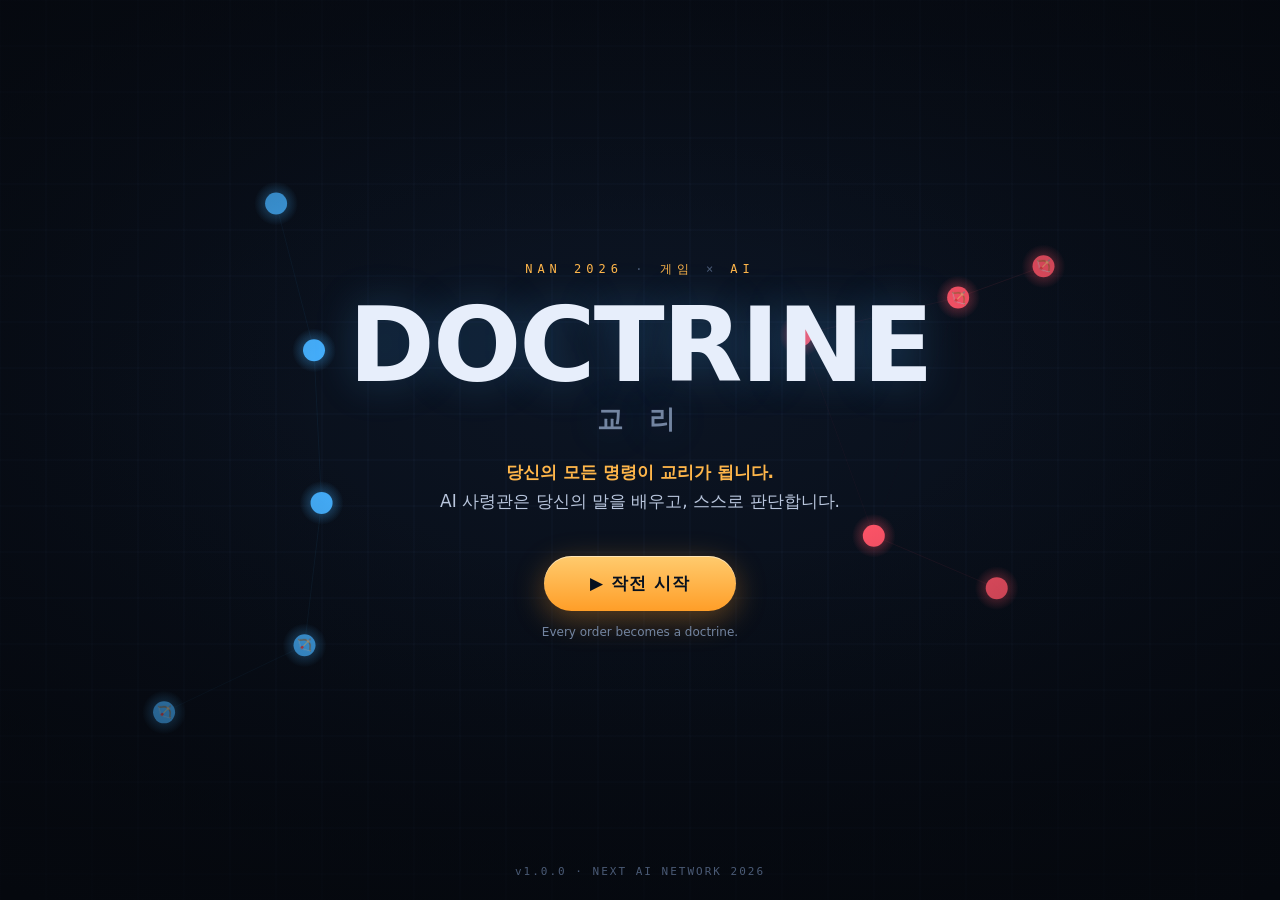
==== commit 6012a836: "docs: prepare v1.0.0 public release - README: play link (rule-based, no key on the deployment), brin" ====
--- a/index.html
+++ b/index.html
@@ -26,7 +26,7 @@
       <div class="title-hint">Every order becomes a doctrine.</div>
     </div>
 
-    <div class="title-foot">PROTOTYPE · NEXT AI NETWORK 2026</div>
+    <div class="title-foot">v1.0.0 · NEXT AI NETWORK 2026</div>
 
     <!-- 로딩 -->
     <div id="loading" class="hidden">
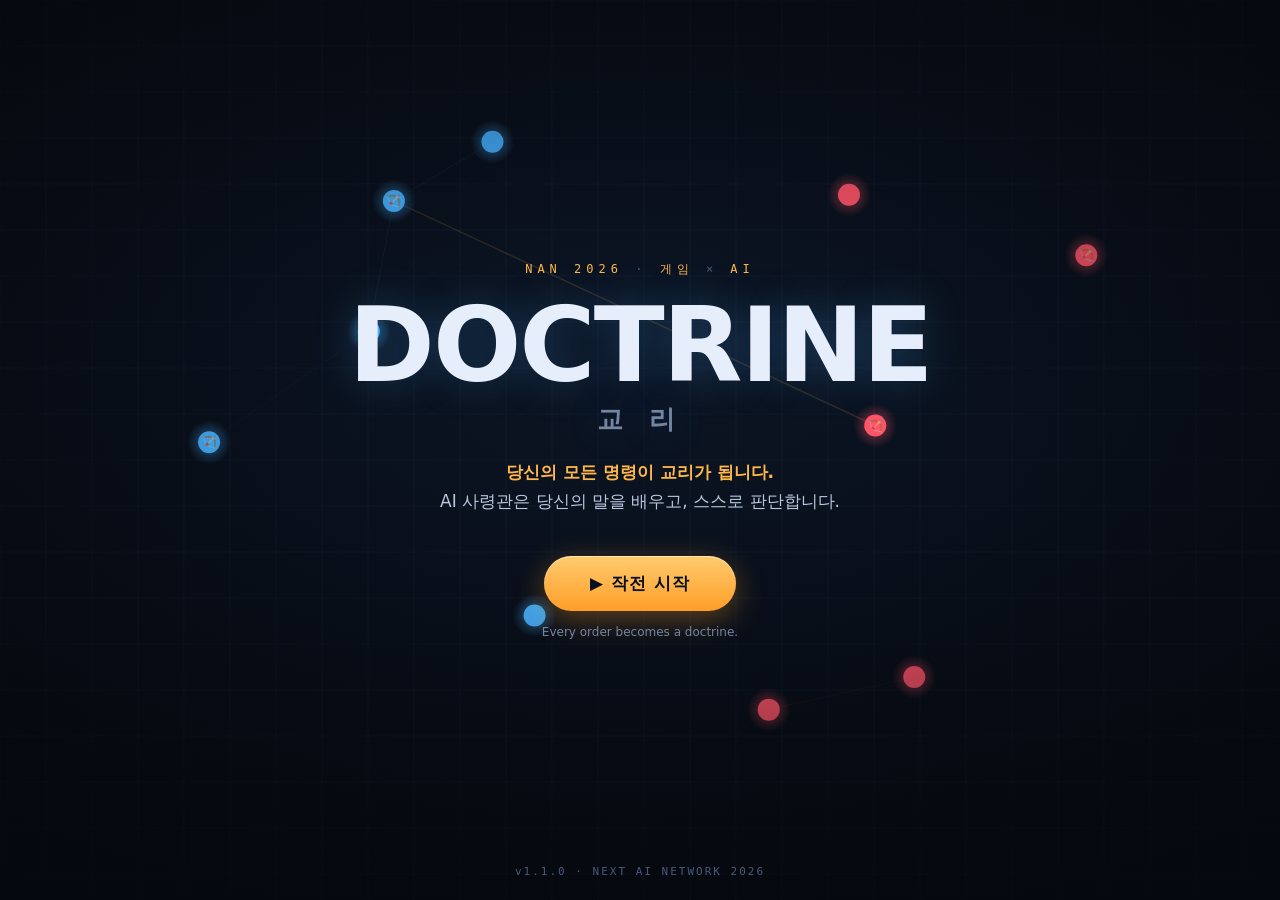
==== commit 83c4430e: "feat: avoid a role on command, read percent ratios (v1.1.0) - intent schema gains avoidRole; "앞에 방패 " ====
--- a/index.html
+++ b/index.html
@@ -4,7 +4,7 @@
   <meta charset="utf-8" />
   <meta name="viewport" content="width=device-width, initial-scale=1" />
   <title>DOCTRINE · 교리 — Every order becomes a doctrine</title>
-  <link rel="stylesheet" href="css/style.css?v=26" />
+  <link rel="stylesheet" href="css/style.css?v=27" />
 </head>
 <body>
 
@@ -26,7 +26,7 @@
       <div class="title-hint">Every order becomes a doctrine.</div>
     </div>
 
-    <div class="title-foot">v1.0.0 · NEXT AI NETWORK 2026</div>
+    <div class="title-foot">v1.1.0 · NEXT AI NETWORK 2026</div>
 
     <!-- 로딩 -->
     <div id="loading" class="hidden">
@@ -181,11 +181,11 @@
   </section>
 
   <!-- ?v= 는 브라우저 캐시 무효화용. JS/CSS 수정 시 반드시 함께 올릴 것. -->
-  <script src="js/brain.js?v=26"></script>
-  <script src="js/units.js?v=26"></script>
-  <script src="js/doctrine.js?v=26"></script>
-  <script src="js/game.js?v=26"></script>
-  <script src="js/advisor.js?v=26"></script>
-  <script src="js/title.js?v=26"></script>
+  <script src="js/brain.js?v=27"></script>
+  <script src="js/units.js?v=27"></script>
+  <script src="js/doctrine.js?v=27"></script>
+  <script src="js/game.js?v=27"></script>
+  <script src="js/advisor.js?v=27"></script>
+  <script src="js/title.js?v=27"></script>
 </body>
 </html>
